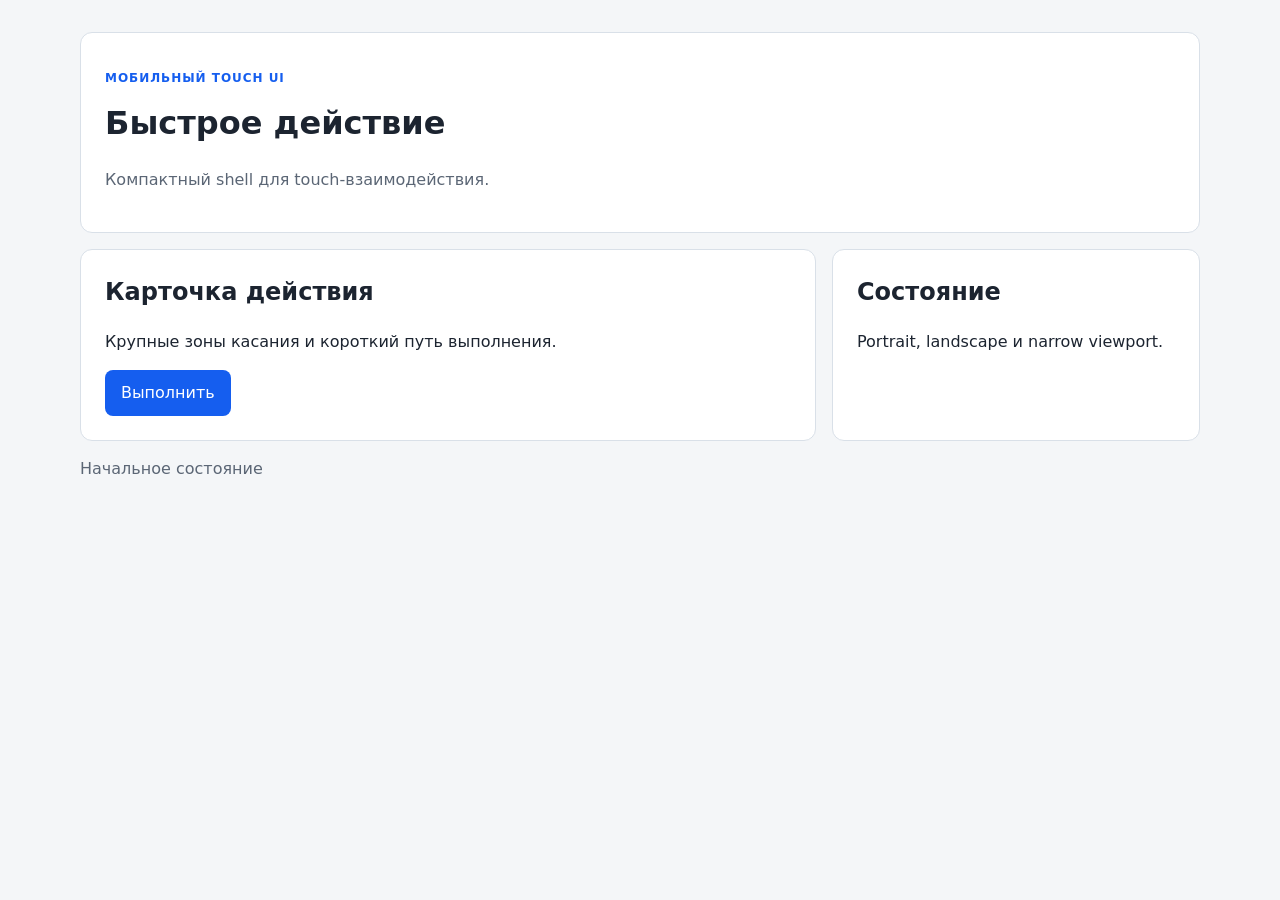
==== шаблоны-экранов/мобильные/index.html @ 5c311641 "feat(ui): Реализация переиспользуемых шаблонов экранного UI и эталонные прототипы" ====
<!doctype html>
<html lang="ru">
<head><meta charset="utf-8"><meta name="viewport" content="width=device-width, initial-scale=1"><title>Мобильный шаблон</title><link rel="stylesheet" href="../эталонный-шаблон/styles.css"></head>
<body><main class="screen" data-template-id="mobile-touch-shell-screen">
  <header class="screen-header"><p class="eyebrow">МОБИЛЬНЫЙ TOUCH UI</p><h1>Быстрое действие</h1><p class="muted">Компактный shell для touch-взаимодействия.</p></header>
  <section class="layout"><article class="panel"><h2>Карточка действия</h2><p>Крупные зоны касания и короткий путь выполнения.</p><button id="primary-action" type="button">Выполнить</button></article><aside class="panel"><h2>Состояние</h2><p>Portrait, landscape и narrow viewport.</p></aside></section>
  <p id="status" class="status" role="status">Готово к касанию</p><p id="error" class="error" role="alert" hidden>Состояние ошибки и восстановления.</p>
</main><script src="../эталонный-шаблон/script.js"></script></body></html>
---- шаблоны-экранов/эталонный-шаблон/styles.css ----
:root { color-scheme: light; font: 16px/1.5 system-ui, sans-serif; --bg: #f4f6f8; --surface: #fff; --text: #1c2430; --muted: #5b6675; --accent: #155eef; --danger: #b42318; }
* { box-sizing: border-box; }
body { margin: 0; background: var(--bg); color: var(--text); }
.screen { width: min(100% - 32px, 1120px); margin: 0 auto; padding: 32px 0; }
.screen-header, .panel { background: var(--surface); border: 1px solid #d9e0e8; border-radius: 12px; padding: 24px; min-width: 0; overflow-wrap: anywhere; }
.screen-header { margin-bottom: 16px; } h1, h2 { margin-top: 0; } .eyebrow { color: var(--accent); font-size: .75rem; font-weight: 700; letter-spacing: .08em; }
.muted, .status { color: var(--muted); } .layout { display: grid; grid-template-columns: 2fr 1fr; gap: 16px; }
button { border: 0; border-radius: 8px; padding: 11px 16px; background: var(--accent); color: #fff; font: inherit; cursor: pointer; }
button:focus-visible, .screen:focus-visible { outline: 3px solid #7aa7ff; outline-offset: 3px; }
.error { color: var(--danger); } [hidden] { display: none; }
@media (max-width: 720px) { .screen { width: min(100% - 20px, 1120px); padding-top: 20px; } .layout { grid-template-columns: 1fr; } .screen-header, .panel { padding: 18px; } }
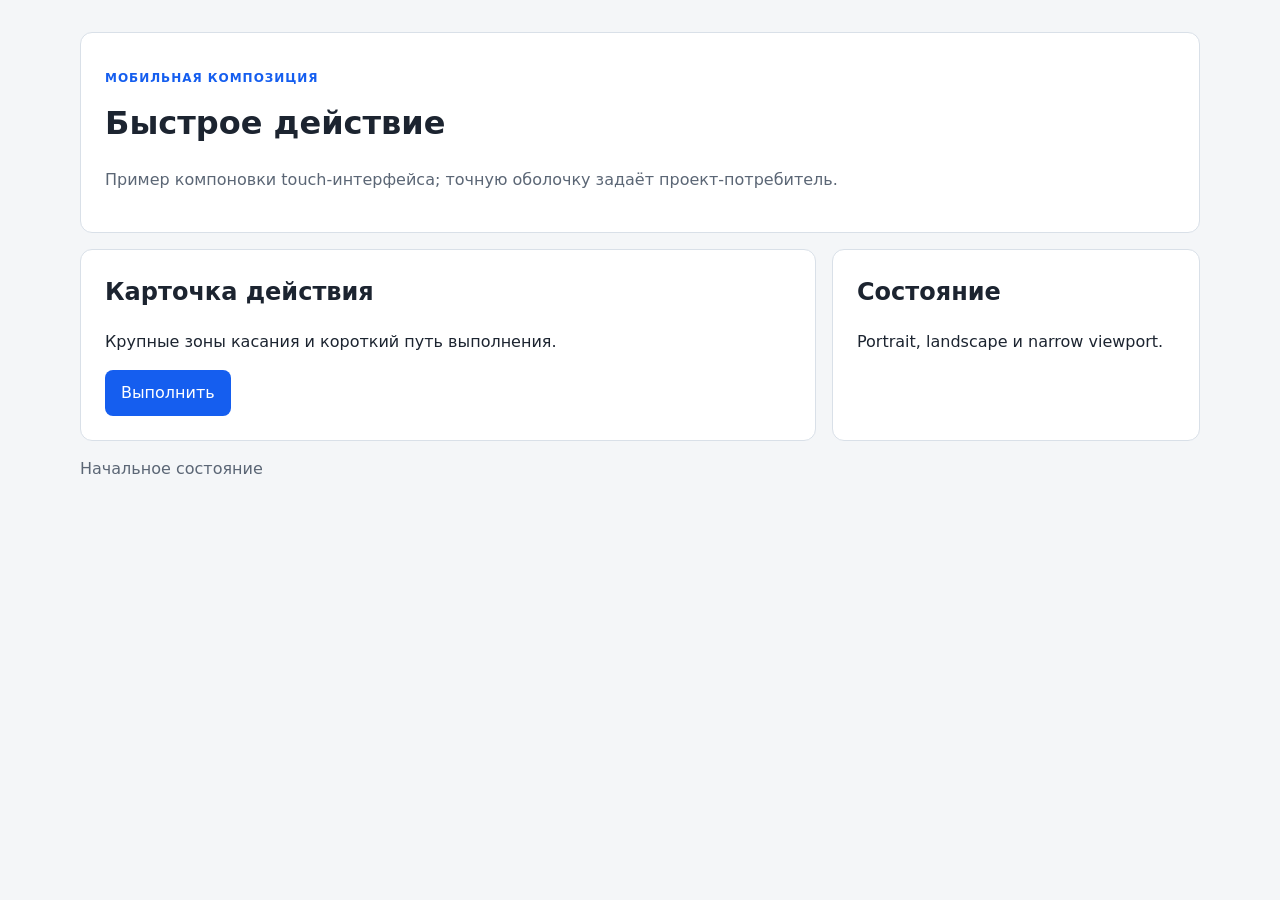
==== commit 36e0ce11: "release(0.3.1): добавление контракта интеграции UI-шаблонов с оболочками экранов" ====
--- a/шаблоны-экранов/мобильные/index.html
+++ b/шаблоны-экранов/мобильные/index.html
@@ -2,7 +2,7 @@
 <html lang="ru">
 <head><meta charset="utf-8"><meta name="viewport" content="width=device-width, initial-scale=1"><title>Мобильный шаблон</title><link rel="stylesheet" href="../эталонный-шаблон/styles.css"></head>
 <body><main class="screen" data-template-id="mobile-touch-shell-screen">
-  <header class="screen-header"><p class="eyebrow">МОБИЛЬНЫЙ TOUCH UI</p><h1>Быстрое действие</h1><p class="muted">Компактный shell для touch-взаимодействия.</p></header>
+  <header class="screen-header"><p class="eyebrow">МОБИЛЬНАЯ КОМПОЗИЦИЯ</p><h1>Быстрое действие</h1><p class="muted">Пример компоновки touch-интерфейса; точную оболочку задаёт проект-потребитель.</p></header>
   <section class="layout"><article class="panel"><h2>Карточка действия</h2><p>Крупные зоны касания и короткий путь выполнения.</p><button id="primary-action" type="button">Выполнить</button></article><aside class="panel"><h2>Состояние</h2><p>Portrait, landscape и narrow viewport.</p></aside></section>
   <p id="status" class="status" role="status">Готово к касанию</p><p id="error" class="error" role="alert" hidden>Состояние ошибки и восстановления.</p>
 </main><script src="../эталонный-шаблон/script.js"></script></body></html>
--- a/шаблоны-экранов/эталонный-шаблон/styles.css
+++ b/шаблоны-экранов/эталонный-шаблон/styles.css
@@ -6,6 +6,19 @@
 .screen-header { margin-bottom: 16px; } h1, h2 { margin-top: 0; } .eyebrow { color: var(--accent); font-size: .75rem; font-weight: 700; letter-spacing: .08em; }
 .muted, .status { color: var(--muted); } .layout { display: grid; grid-template-columns: 2fr 1fr; gap: 16px; }
 button { border: 0; border-radius: 8px; padding: 11px 16px; background: var(--accent); color: #fff; font: inherit; cursor: pointer; }
+.card-feed-screen input { border: 1px solid #aab5c2; border-radius: 8px; min-height: 44px; padding: 8px 12px; color: var(--text); font: inherit; }
 button:focus-visible, .screen:focus-visible { outline: 3px solid #7aa7ff; outline-offset: 3px; }
+.card-feed-screen input:focus-visible { outline: 3px solid #7aa7ff; outline-offset: 2px; }
 .error { color: var(--danger); } [hidden] { display: none; }
+.feed-panel { display: grid; gap: 20px; }
+.feed-heading { display: flex; align-items: flex-start; justify-content: space-between; gap: 20px; flex-wrap: wrap; }
+.feed-heading h2 { margin-bottom: 4px; }
+.feed-controls { display: flex; align-items: end; gap: 8px; flex-wrap: wrap; }
+.feed-controls label { display: grid; gap: 4px; width: min(100%, 240px); }
+.card-feed { display: grid; grid-template-columns: repeat(auto-fit, minmax(min(100%, 17rem), 1fr)); gap: 16px; }
+.feed-card { display: flex; flex-direction: column; align-items: flex-start; gap: 12px; min-width: 0; padding: 20px; background: var(--surface); border: 1px solid #d9e0e8; border-radius: 12px; overflow-wrap: anywhere; }
+.feed-card h3, .feed-card p { margin: 0; }
+.feed-card .card-open { margin-top: auto; }
+.card-meta { color: var(--muted); font-size: .875rem; font-weight: 700; }
+.empty-state { padding: 24px; border: 1px dashed #aab5c2; border-radius: 12px; text-align: center; }
 @media (max-width: 720px) { .screen { width: min(100% - 20px, 1120px); padding-top: 20px; } .layout { grid-template-columns: 1fr; } .screen-header, .panel { padding: 18px; } }
